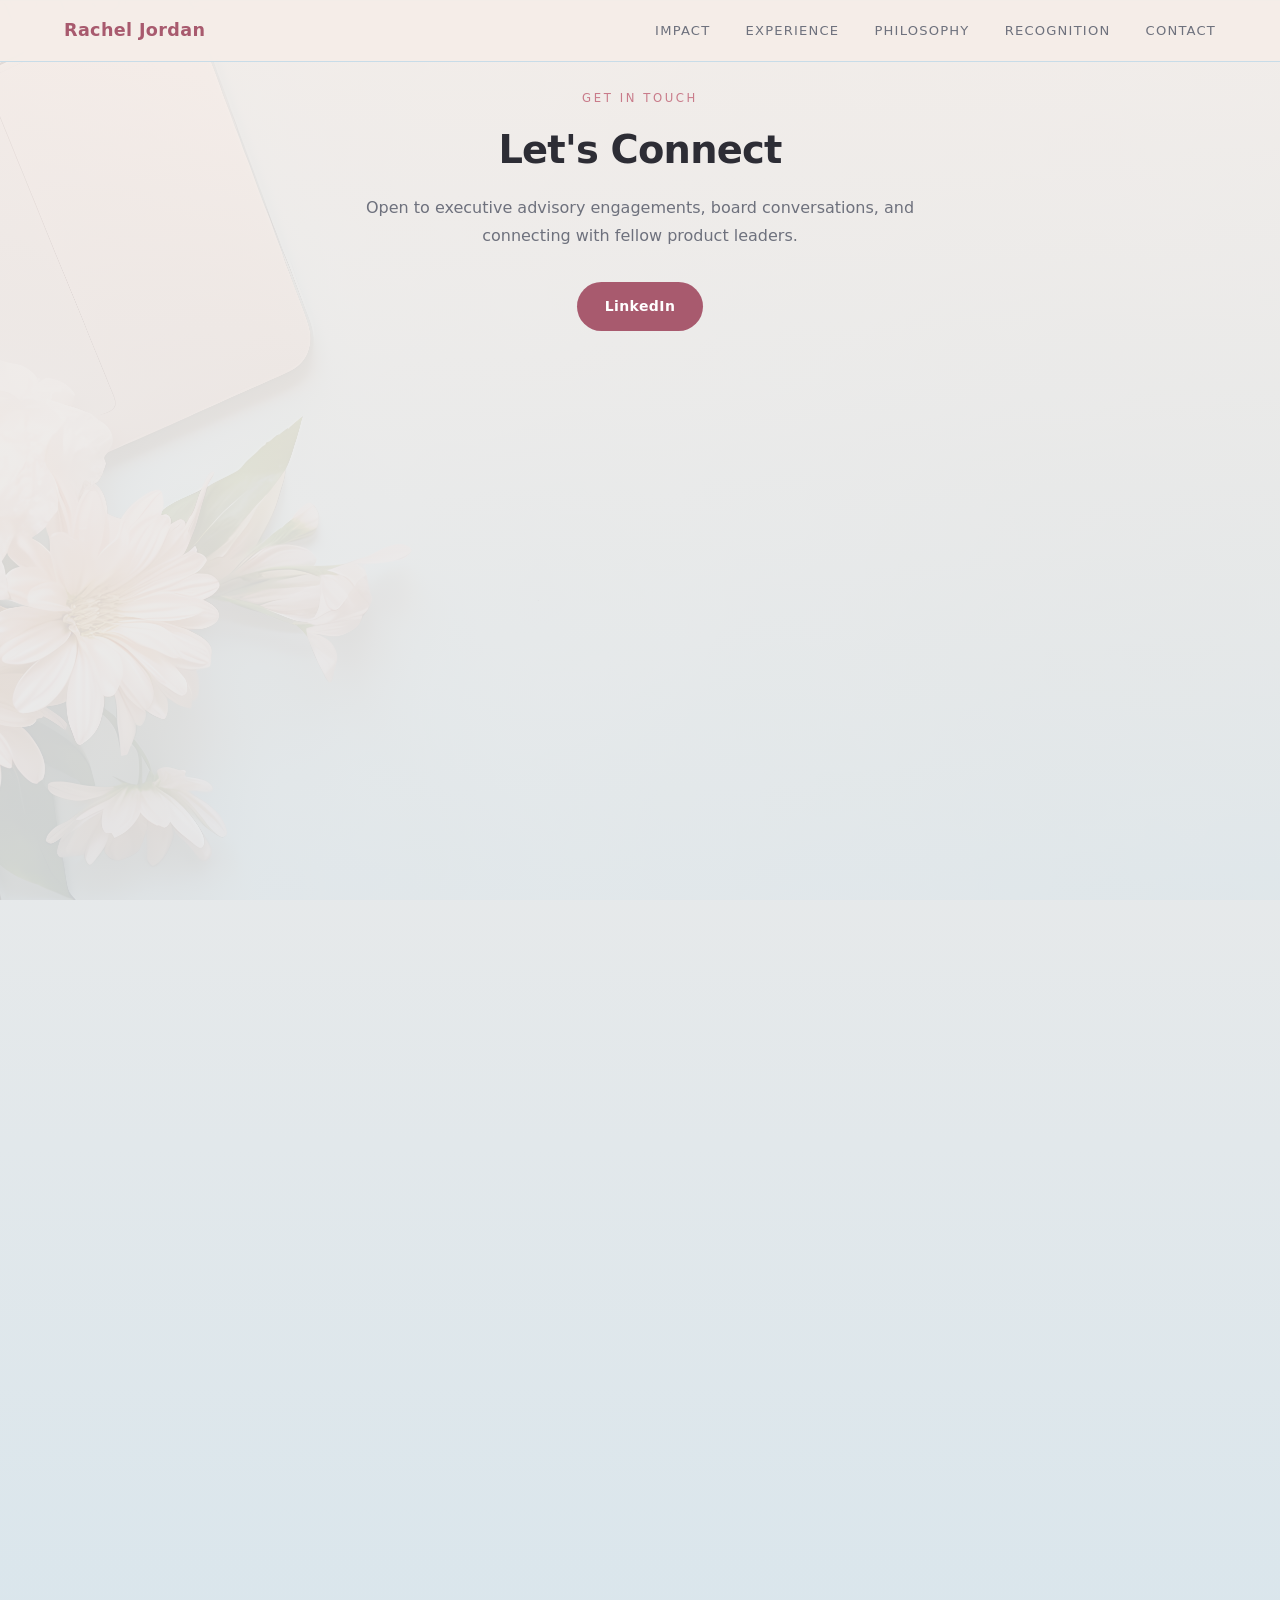
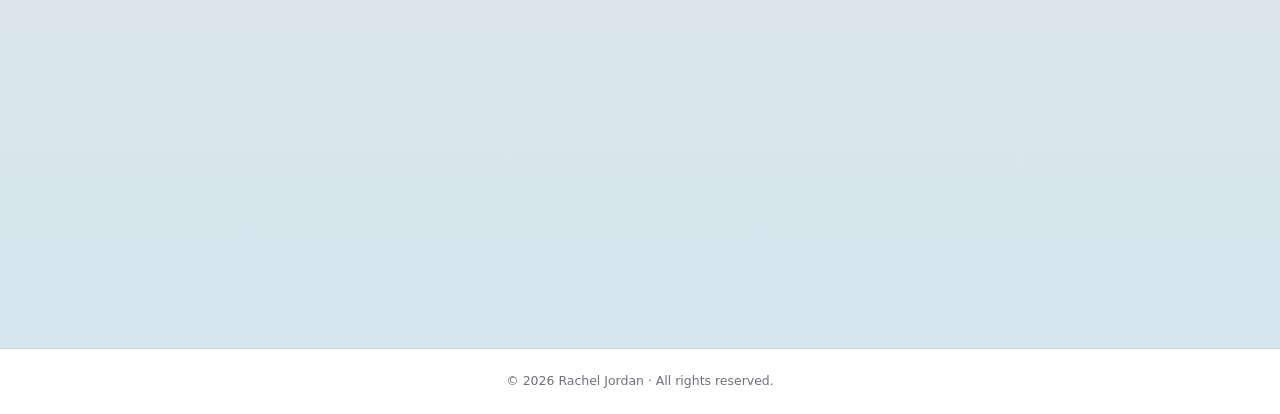
==== contact.html @ 7d7d49f4 "Updated contact form" ====
<!DOCTYPE html>
<html lang="en">
<head>
  <meta charset="UTF-8" />
  <meta name="viewport" content="width=device-width, initial-scale=1.0"/>
  <title>Contact — Rachel Jordan</title>
  <link rel="stylesheet" href="styles.css" />
</head>
<body>

<!-- NAV -->
<nav>
  <a class="nav-brand" href="rachel-jordan-portfolio.html">Rachel Jordan</a>
  <ul class="nav-links">
    <li><a href="rachel-jordan-portfolio.html#impact">Impact</a></li>
    <li><a href="rachel-jordan-portfolio.html#experience">Experience</a></li>
    <li><a href="rachel-jordan-portfolio.html#philosophy">Philosophy</a></li>
    <li><a href="rachel-jordan-portfolio.html#recognition">Recognition</a></li>
    <li><a href="contact.html">Contact</a></li>
  </ul>
</nav>

<!-- CONTACT -->
<section id="contact">
  <div class="section-inner">
    <div class="section-label">Get in Touch</div>
    <h2>Let's Connect</h2>
    <p class="section-intro" style="margin:0.5rem auto 0; text-align:center;">Open to executive advisory engagements, board conversations, and connecting with fellow product leaders.</p>

    <div class="contact-links">
      <a class="btn btn-primary" href="https://www.linkedin.com/in/rachel-jordan" target="_blank">LinkedIn</a>
    </div>

    <div class="google-form-wrapper">
      <iframe src="https://docs.google.com/forms/d/e/1FAIpQLSfQ8lFpbX9VRiJlPbRMMH28Za8bvROLXgCgTYeFJWwAFlNfnw/viewform?embedded=true" width="640" height="1489" frameborder="0" marginheight="0" marginwidth="0">Loading…</iframe>
    </div>
  </div>
</section>


<footer>
  &copy; 2026 Rachel Jordan · All rights reserved.
</footer>

</body>
</html>
---- styles.css ----
*, *::before, *::after { box-sizing: border-box; margin: 0; padding: 0; }

:root {
  --sky:       #cfe3ee;
  --sky-mid:   #a8c9de;
  --sky-deep:  #7aaec8;
  --blush:     #f5cdb8;
  --blush-mid: #e8a88e;
  --rose:      #c97b8a;
  --rose-deep: #a85a6e;
  --cream:     #f5ede8;
  --white:     #ffffff;
  --text:      #2d2d35;
  --muted:     #6e717d;
  --border:    #c8dce8;
  --gold:      #c9a06a;
  --leaf:      #7a9e7e;
  --sans: 'Georgia', 'Segoe UI', system-ui, serif;
  --body: 'Segoe UI', system-ui, -apple-system, sans-serif;
}

html { scroll-behavior: smooth; }

body {
  background: var(--cream);
  color: var(--text);
  font-family: var(--body);
  font-size: 16px;
  line-height: 1.65;
}

/* ── NAV ── */
nav {
  position: fixed;
  top: 0; left: 0; right: 0;
  z-index: 100;
  display: flex;
  justify-content: space-between;
  align-items: center;
  padding: 1rem 4rem;
  background: rgba(245,237,232,0.94);
  backdrop-filter: blur(12px);
  border-bottom: 1px solid var(--border);
}

.nav-brand {
  font-family: var(--sans);
  font-size: 1.1rem;
  font-weight: 700;
  letter-spacing: 0.02em;
  color: var(--rose-deep);
  text-decoration: none;
}

.nav-links {
  display: flex;
  gap: 2.2rem;
  list-style: none;
}

.nav-links a {
  color: var(--muted);
  text-decoration: none;
  font-size: 0.82rem;
  letter-spacing: 0.09em;
  text-transform: uppercase;
  transition: color 0.2s;
}

.nav-links a:hover { color: var(--rose); }

/* ── HERO ── */
#hero {
  min-height: 100vh;
  display: flex;
  align-items: center;
  padding: 7rem 4rem 4rem;
  background:
    linear-gradient(to right, rgba(255,255,255,0.72) 0%, rgba(255,255,255,0.55) 55%, rgba(255,255,255,0.15) 100%),
    url('images/Table Flat Lay Mockup Bundle-85.png') center/cover no-repeat;
  position: relative;
  overflow: hidden;
}

.petal { display: none; }

.hero-inner {
  max-width: 1100px;
  margin: 0 auto;
  display: grid;
  grid-template-columns: 1fr 420px;
  gap: 4rem;
  align-items: center;
  position: relative;
  z-index: 1;
  width: 100%;
}

.hero-eyebrow {
  font-size: 0.78rem;
  letter-spacing: 0.2em;
  text-transform: uppercase;
  color: var(--rose);
  margin-bottom: 1rem;
  display: flex;
  align-items: center;
  gap: 0.75rem;
}

.hero-eyebrow::before {
  content: '';
  display: inline-block;
  width: 30px; height: 2px;
  background: var(--rose);
  border-radius: 2px;
}

h1 {
  font-family: var(--sans);
  font-size: clamp(2.8rem, 5.5vw, 4.8rem);
  font-weight: 700;
  line-height: 1.08;
  letter-spacing: -0.02em;
  margin-bottom: 1.3rem;
  color: var(--text);
}

h1 span { color: var(--rose-deep); }

.hero-tagline {
  font-size: 1.05rem;
  color: var(--muted);
  max-width: 560px;
  margin-bottom: 2.2rem;
  line-height: 1.75;
}

.hero-cta {
  display: flex;
  gap: 1rem;
  flex-wrap: wrap;
}

.btn {
  display: inline-flex;
  align-items: center;
  gap: 0.5rem;
  padding: 0.8rem 1.7rem;
  border-radius: 50px;
  font-size: 0.875rem;
  font-weight: 600;
  text-decoration: none;
  letter-spacing: 0.03em;
  transition: all 0.22s;
  cursor: pointer;
  border: none;
}

.btn-primary {
  background: var(--rose-deep);
  color: #fff;
}

.btn-primary:hover {
  background: var(--rose);
  transform: translateY(-2px);
  box-shadow: 0 8px 24px rgba(168,90,110,0.25);
}

.btn-outline {
  background: transparent;
  color: var(--rose-deep);
  border: 2px solid var(--rose-deep);
}

.btn-outline:hover {
  background: var(--rose-deep);
  color: #fff;
  transform: translateY(-2px);
}

/* Headshot */
.hero-photo {
  position: relative;
  display: flex;
  justify-content: center;
}

.hero-photo::after { display: none; }

.hero-photo::before {
  content: '';
  position: absolute;
  bottom: 0;
  right: 3px;
  width: 387px;
  height: 390px;
  border-bottom: 2px solid var(--rose-deep);
  border-right: 2px solid var(--rose-deep);
  border-radius: 0 0 10px 0;
  z-index: 3;
  pointer-events: none;
  opacity: 0.6;
}

.hero-photo img {
  width: 340px;
  height: 450px;
  object-fit: cover;
  object-position: center top;
  position: relative;
  z-index: 2;
}

.photo-placeholder {
  width: 380px;
  height: 500px;
  border-radius: 50% 40% 50% 40% / 40% 50% 40% 50%;
  background: linear-gradient(135deg, var(--sky) 0%, var(--blush) 100%);
  display: flex;
  flex-direction: column;
  align-items: center;
  justify-content: center;
  color: var(--muted);
  font-size: 0.85rem;
  text-align: center;
  position: relative;
  z-index: 2;
  box-shadow: 0 20px 60px rgba(168,90,110,0.18);
  gap: 0.5rem;
}

.photo-placeholder span { font-size: 2.5rem; }

/* ── SECTIONS ── */
section { padding: 5.5rem 4rem; }
.section-inner { max-width: 1000px; margin: 0 auto; }

.section-label {
  font-size: 0.73rem;
  letter-spacing: 0.22em;
  text-transform: uppercase;
  color: var(--rose);
  margin-bottom: 0.6rem;
  display: flex;
  align-items: center;
  gap: 0.6rem;
}

.section-label::before {
  content: '';
  display: inline-block;
  width: 20px; height: 2px;
  background: var(--rose);
  border-radius: 2px;
}

h2 {
  font-family: var(--sans);
  font-size: clamp(1.7rem, 3vw, 2.5rem);
  font-weight: 700;
  letter-spacing: -0.02em;
  color: var(--text);
  margin-bottom: 0.8rem;
}

.section-intro {
  color: var(--muted);
  font-size: 1rem;
  margin-bottom: 3rem;
  line-height: 1.75;
}

/* ── IMPACT ── */
#impact {
  background:
    linear-gradient(135deg, rgba(207,227,238,0.6) 0%, rgba(245,205,184,0.25) 100%),
    url('images/Table Flat Lay Mockup Bundle-85.png') center top/cover no-repeat fixed;
}

.stories-divider {
  margin: 4rem 0 3rem;
  border: none;
  border-top: 1px solid var(--border);
}

.stories-label { margin-top: 0; }

.stories-heading {
  font-family: var(--sans);
  font-size: clamp(1.4rem, 2.5vw, 2rem);
  font-weight: 700;
  letter-spacing: -0.02em;
  color: var(--text);
  margin-bottom: 0.8rem;
}

.stories-grid {
  display: grid;
  grid-template-columns: repeat(auto-fit, minmax(280px, 1fr));
  gap: 1.5rem;
}

.story-card {
  background: var(--white);
  border: 1px solid var(--border);
  border-radius: 16px;
  padding: 1.8rem 1.8rem 1.5rem;
  display: flex;
  flex-direction: column;
  gap: 0.65rem;
  transition: transform 0.2s, box-shadow 0.2s, border-color 0.2s;
  box-shadow: 0 2px 8px rgba(0,0,0,0.04);
}

.story-card:hover {
  transform: translateY(-3px);
  box-shadow: 0 12px 30px rgba(168,90,110,0.1);
  border-color: var(--blush-mid);
}

.story-context {
  font-size: 0.72rem;
  letter-spacing: 0.14em;
  text-transform: uppercase;
  color: var(--gold);
  font-weight: 700;
}

.story-title {
  font-family: var(--sans);
  font-size: 1.05rem;
  font-weight: 700;
  color: var(--text);
  line-height: 1.3;
}

.story-text {
  font-size: 0.9rem;
  color: var(--muted);
  line-height: 1.7;
  flex: 1;
}

.story-result {
  font-size: 0.8rem;
  font-weight: 600;
  color: var(--rose-deep);
  padding-top: 0.5rem;
  border-top: 1px solid var(--border);
  margin-top: 0.25rem;
}

.metrics-grid {
  display: grid;
  grid-template-columns: repeat(auto-fit, minmax(190px, 1fr));
  gap: 1.25rem;
}

.metric-card {
  background: var(--white);
  border: 1px solid var(--border);
  border-radius: 16px;
  padding: 1.8rem 1.4rem;
  text-align: center;
  transition: transform 0.2s, box-shadow 0.2s, border-color 0.2s;
  box-shadow: 0 2px 8px rgba(0,0,0,0.04);
}

.metric-card:hover {
  transform: translateY(-4px);
  box-shadow: 0 12px 30px rgba(168,90,110,0.12);
  border-color: var(--blush-mid);
}

.metric-number {
  font-family: var(--sans);
  font-size: 2.3rem;
  font-weight: 700;
  color: var(--rose-deep);
  letter-spacing: -0.03em;
  line-height: 1;
  margin-bottom: 0.4rem;
}

.metric-label {
  font-size: 0.82rem;
  color: var(--muted);
  line-height: 1.45;
}

/* ── EXPERIENCE ── */
#experience { background: var(--white); }

.timeline {
  position: relative;
  padding-left: 2rem;
}

.timeline::before {
  content: '';
  position: absolute;
  left: 0; top: 8px;
  width: 2px;
  height: calc(100% - 8px);
  background: linear-gradient(to bottom, var(--sky-mid), var(--blush));
}

.timeline-item {
  position: relative;
  margin-bottom: 2.8rem;
  padding-left: 1.5rem;
}

.timeline-item::before {
  content: '';
  position: absolute;
  left: -2.35rem;
  top: 8px;
  width: 11px; height: 11px;
  border-radius: 50%;
  background: var(--rose);
  border: 3px solid var(--white);
  box-shadow: 0 0 0 3px rgba(201,123,138,0.25);
}

.timeline-company {
  font-size: 0.72rem;
  letter-spacing: 0.16em;
  text-transform: uppercase;
  color: var(--gold);
  font-weight: 700;
  margin-bottom: 0.2rem;
}

.timeline-company a,
.timeline-role a {
  color: inherit;
  text-decoration: none;
  border-bottom: 1px solid transparent;
  transition: border-color 0.2s;
}

.timeline-company a:hover,
.timeline-role a:hover {
  border-color: currentColor;
}

.timeline-role {
  font-family: var(--sans);
  font-size: 1.15rem;
  font-weight: 700;
  color: var(--text);
  margin-bottom: 0.15rem;
}

.timeline-period {
  font-size: 0.8rem;
  color: var(--muted);
  margin-bottom: 0.8rem;
}

.timeline-details {
  color: var(--muted);
  font-size: 0.93rem;
  list-style: none;
}

.timeline-details li {
  margin-bottom: 0.4rem;
  padding-left: 1.1rem;
  position: relative;
  line-height: 1.55;
}

.timeline-details li::before {
  content: '✦';
  position: absolute;
  left: 0;
  color: var(--blush-mid);
  font-size: 0.55rem;
  top: 0.35rem;
}

.highlight { color: var(--rose-deep); font-weight: 600; }

/* ── PHILOSOPHY ── */
#philosophy {
  background:
    linear-gradient(160deg, rgba(245,237,232,0.97) 0%, rgba(207,227,238,0.5) 100%),
    url('images/Table Flat Lay Mockup Bundle-85.png') center/cover no-repeat fixed;
}

.philosophy-grid {
  display: grid;
  grid-template-columns: repeat(auto-fit, minmax(275px, 1fr));
  gap: 1.25rem;
}

.philosophy-card {
  background: var(--white);
  border: 1px solid var(--border);
  border-radius: 16px;
  padding: 1.8rem;
  transition: transform 0.2s, box-shadow 0.2s, border-color 0.2s;
  box-shadow: 0 2px 8px rgba(0,0,0,0.04);
}

.philosophy-card:hover {
  transform: translateY(-3px);
  box-shadow: 0 12px 30px rgba(168,90,110,0.1);
  border-color: var(--blush-mid);
}

.philosophy-icon {
  width: 2rem;
  height: 2rem;
  color: var(--rose-deep);
  margin-bottom: 0.9rem;
}

.philosophy-icon svg {
  width: 100%;
  height: 100%;
  display: block;
}

.philosophy-title {
  font-family: var(--sans);
  font-size: 1rem;
  font-weight: 700;
  color: var(--text);
  margin-bottom: 0.5rem;
}

.philosophy-text {
  font-size: 0.9rem;
  color: var(--muted);
  line-height: 1.65;
}

.philosophy-note {
  font-size: 0.75rem;
  color: var(--rose);
  margin-top: 0.9rem;
  padding-top: 0.75rem;
  border-top: 1px solid var(--border);
  font-style: italic;
}

/* ── RECOGNITION ── */
#recognition { background: linear-gradient(135deg, #ffffff 0%, rgba(207,227,238,0.2) 100%); }

.recognition-grid {
  display: grid;
  grid-template-columns: repeat(auto-fit, minmax(290px, 1fr));
  gap: 1.1rem;
}

.recognition-card {
  background: var(--cream);
  border: 1px solid var(--border);
  border-radius: 14px;
  padding: 1.4rem;
  display: flex;
  gap: 1rem;
  align-items: flex-start;
  transition: transform 0.2s, box-shadow 0.2s, border-color 0.2s;
}

.recognition-card:hover {
  transform: translateY(-2px);
  box-shadow: 0 8px 24px rgba(201,160,106,0.15);
  border-color: var(--gold);
}

.recognition-year {
  font-size: 0.75rem;
  font-weight: 700;
  color: var(--gold);
  letter-spacing: 0.1em;
  white-space: nowrap;
  padding-top: 0.1rem;
}

.recognition-title {
  font-size: 0.93rem;
  font-weight: 600;
  color: var(--text);
  margin-bottom: 0.2rem;
}

.recognition-desc {
  font-size: 0.83rem;
  color: var(--muted);
}

/* ── EDUCATION ── */
#education {
  background:
    linear-gradient(135deg, rgba(207,227,238,0.55) 0%, rgba(245,205,184,0.3) 100%),
    url('images/Table Flat Lay Mockup Bundle-85.png') center/cover no-repeat fixed;
}

.edu-grid {
  display: grid;
  grid-template-columns: repeat(auto-fit, minmax(240px, 1fr));
  gap: 1.1rem;
}

.edu-card {
  background: var(--white);
  border: 1px solid var(--border);
  border-radius: 14px;
  padding: 1.5rem;
  transition: transform 0.2s, border-color 0.2s;
  box-shadow: 0 2px 8px rgba(0,0,0,0.04);
}

.edu-card:hover {
  transform: translateY(-2px);
  border-color: var(--sky-deep);
}

.edu-degree {
  font-family: var(--sans);
  font-size: 0.98rem;
  font-weight: 700;
  color: var(--text);
  margin-bottom: 0.25rem;
}

.edu-school {
  font-size: 0.83rem;
  color: var(--muted);
}

/* ── CONTACT ── */
#contact {
  background:
    linear-gradient(to bottom, rgba(245,237,232,0.92) 0%, rgba(207,227,238,0.85) 100%),
    url('images/Table Flat Lay Mockup Bundle-85.png') center/cover no-repeat fixed;
  text-align: center;
  border-top: 1px solid var(--border);
}

#contact .section-inner { max-width: 580px; }
#contact .section-label { justify-content: center; }
#contact .section-label::before { display: none; }

.contact-links {
  display: flex;
  justify-content: center;
  gap: 1rem;
  flex-wrap: wrap;
  margin-top: 2rem;
  margin-bottom: 2.5rem;
}

.google-form-wrapper {
  width: 100%;
  max-width: 640px;
  margin: 0 auto;
}

.google-form-wrapper iframe {
  width: 100%;
  border: none;
  display: block;
}

/* ── DIVIDER ── */
.petal-divider {
  text-align: center;
  font-size: 1.1rem;
  color: var(--blush-mid);
  letter-spacing: 0.5em;
  padding: 0.25rem 0;
}

/* ── FOOTER ── */
footer {
  padding: 1.4rem 4rem;
  text-align: center;
  font-size: 0.78rem;
  color: var(--muted);
  border-top: 1px solid var(--border);
  background: var(--white);
}

/* ── RESPONSIVE ── */
@media (max-width: 900px) {
  .hero-inner {
    grid-template-columns: 1fr;
    text-align: center;
  }
  .hero-photo { order: -1; }
  .hero-eyebrow { justify-content: center; }
  .hero-cta { justify-content: center; }
  .hero-tagline { margin-left: auto; margin-right: auto; }
}

@media (max-width: 768px) {
  nav { padding: 1rem 1.5rem; }
  .nav-links { gap: 1.2rem; }
  #hero, section { padding-left: 1.5rem; padding-right: 1.5rem; }
}
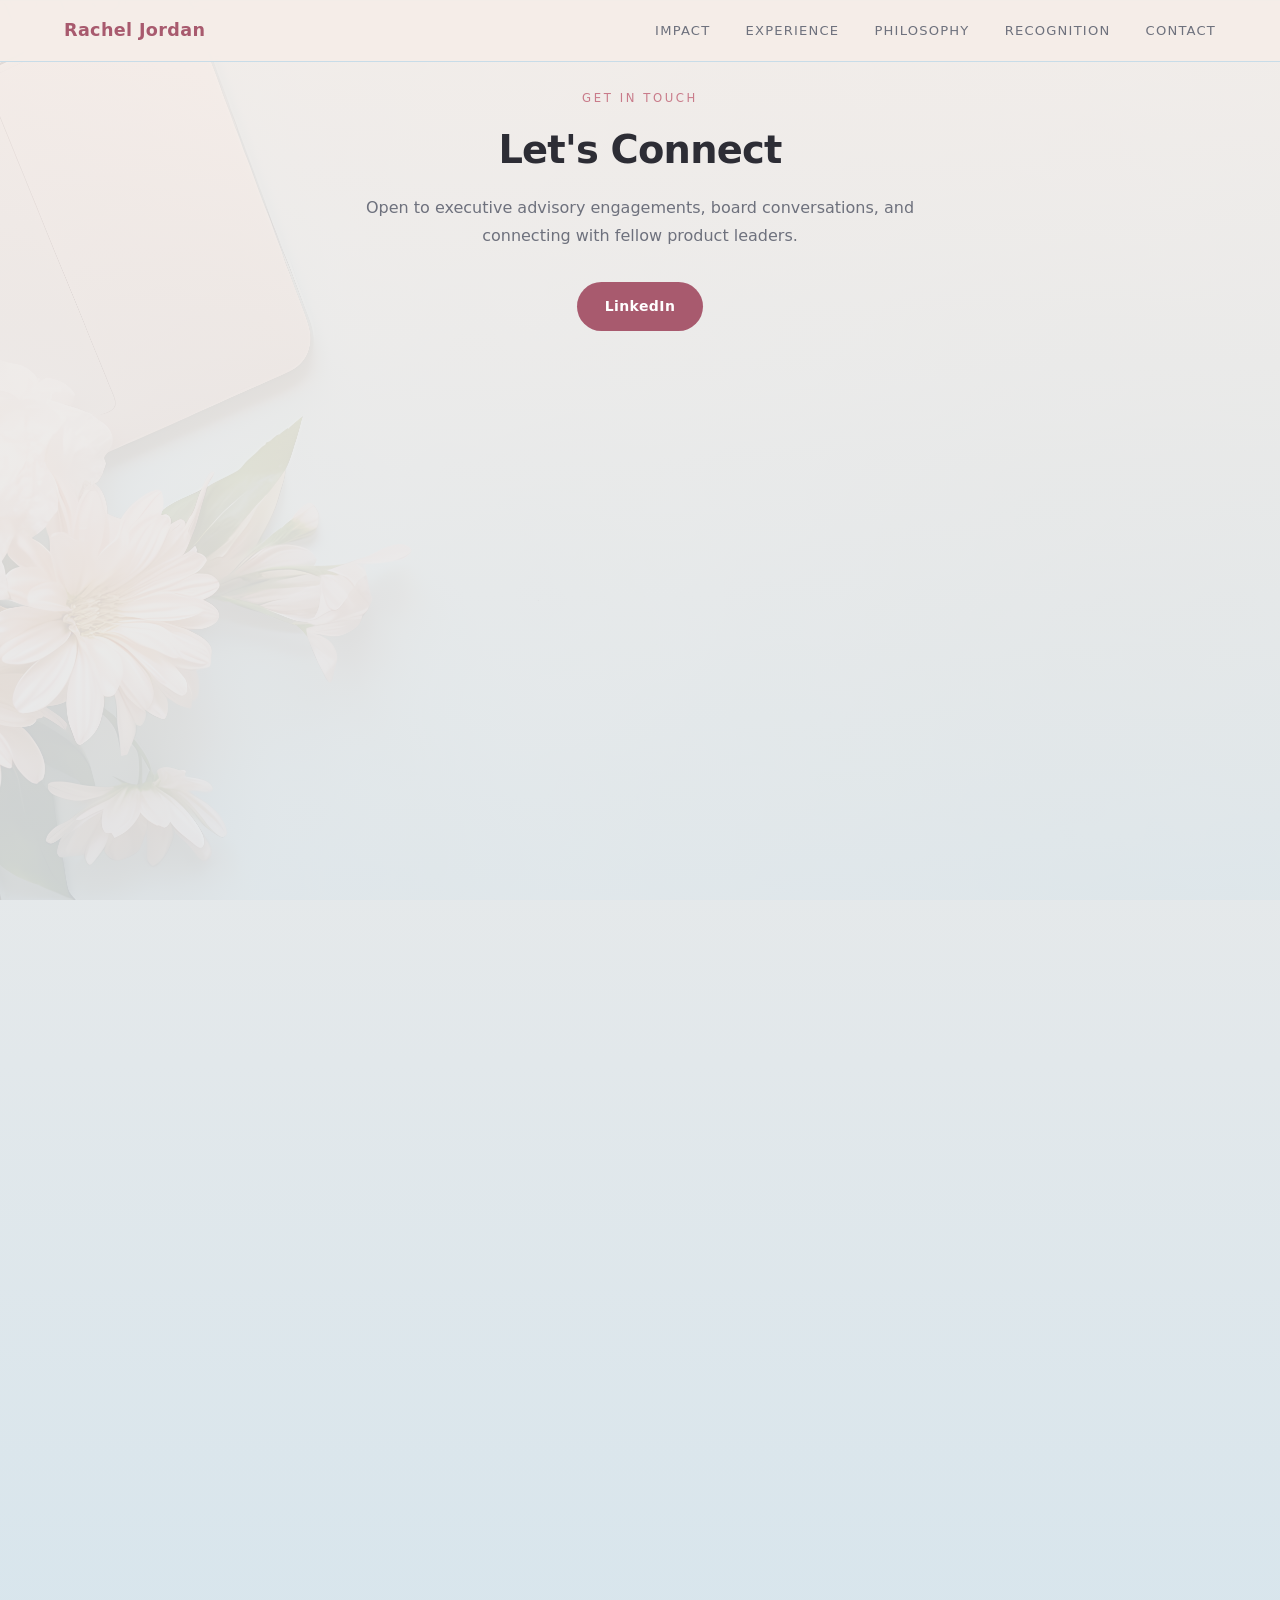
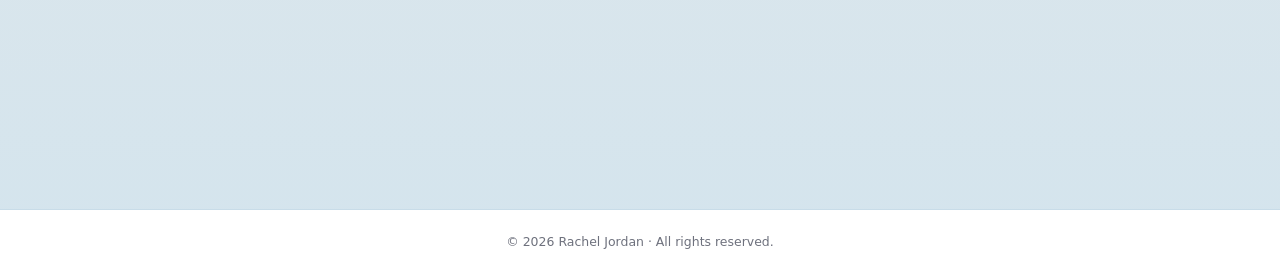
==== commit 2d72af71: "contact footer" ====
--- a/contact.html
+++ b/contact.html
@@ -12,10 +12,10 @@
 <nav>
   <a class="nav-brand" href="rachel-jordan-portfolio.html">Rachel Jordan</a>
   <ul class="nav-links">
-    <li><a href="rachel-jordan-portfolio.html#impact">Impact</a></li>
-    <li><a href="rachel-jordan-portfolio.html#experience">Experience</a></li>
-    <li><a href="rachel-jordan-portfolio.html#philosophy">Philosophy</a></li>
-    <li><a href="rachel-jordan-portfolio.html#recognition">Recognition</a></li>
+    <li><a href="index.html#impact">Impact</a></li>
+    <li><a href="index.html#experience">Experience</a></li>
+    <li><a href="index.html#philosophy">Philosophy</a></li>
+    <li><a href="index.html#recognition">Recognition</a></li>
     <li><a href="contact.html">Contact</a></li>
   </ul>
 </nav>
@@ -32,7 +32,7 @@
     </div>
 
     <div class="google-form-wrapper">
-      <iframe src="https://docs.google.com/forms/d/e/1FAIpQLSfQ8lFpbX9VRiJlPbRMMH28Za8bvROLXgCgTYeFJWwAFlNfnw/viewform?embedded=true" width="640" height="1489" frameborder="0" marginheight="0" marginwidth="0">Loading…</iframe>
+      <iframe src="https://docs.google.com/forms/d/e/1FAIpQLSfQ8lFpbX9VRiJlPbRMMH28Za8bvROLXgCgTYeFJWwAFlNfnw/viewform?embedded=true" width="640" height="1350" frameborder="0" marginheight="0" marginwidth="0">Loading…</iframe>
     </div>
   </div>
 </section>
--- a/styles.css
+++ b/styles.css
@@ -661,6 +661,8 @@
   width: 100%;
   max-width: 640px;
   margin: 0 auto;
+  overflow: hidden;
+  height: 1350px;
 }
 
 .google-form-wrapper iframe {
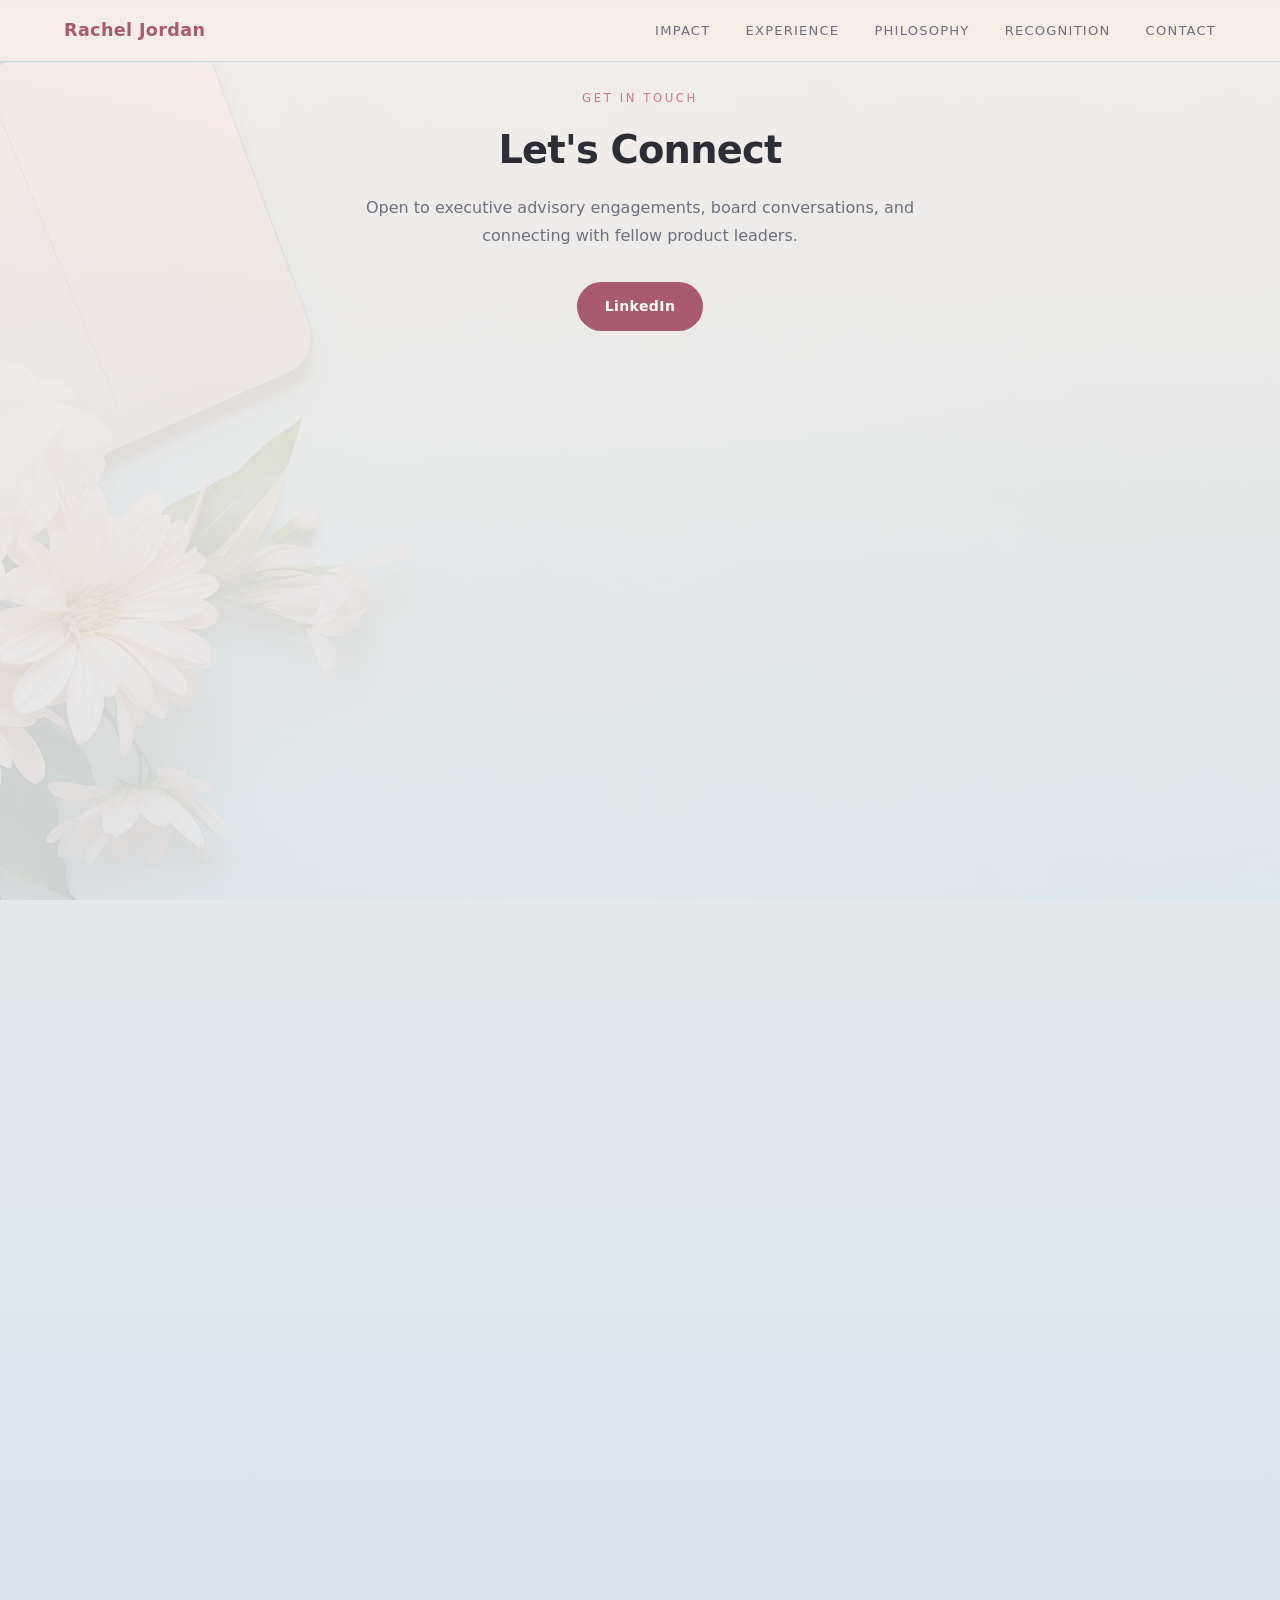
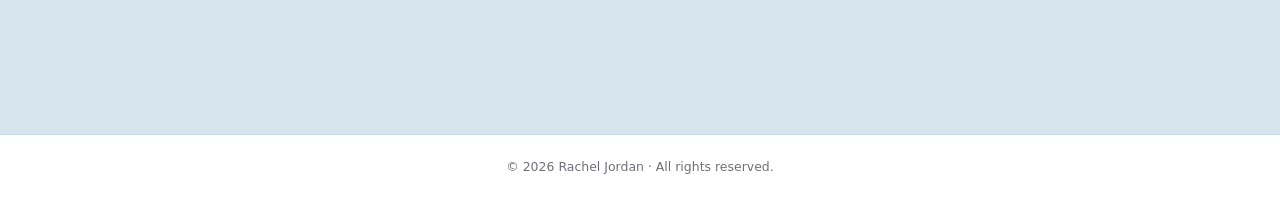
==== commit 6e3f8acf: "Updated Contact footer" ====
--- a/contact.html
+++ b/contact.html
@@ -32,7 +32,7 @@
     </div>
 
     <div class="google-form-wrapper">
-      <iframe src="https://docs.google.com/forms/d/e/1FAIpQLSfQ8lFpbX9VRiJlPbRMMH28Za8bvROLXgCgTYeFJWwAFlNfnw/viewform?embedded=true" width="640" height="1350" frameborder="0" marginheight="0" marginwidth="0">Loading…</iframe>
+      <iframe src="https://docs.google.com/forms/d/e/1FAIpQLSfQ8lFpbX9VRiJlPbRMMH28Za8bvROLXgCgTYeFJWwAFlNfnw/viewform?embedded=true" width="640" height="1275" frameborder="0" marginheight="0" marginwidth="0" scrolling="no">Loading…</iframe>
     </div>
   </div>
 </section>
--- a/styles.css
+++ b/styles.css
@@ -662,7 +662,7 @@
   max-width: 640px;
   margin: 0 auto;
   overflow: hidden;
-  height: 1350px;
+  height: 1275px;
 }
 
 .google-form-wrapper iframe {
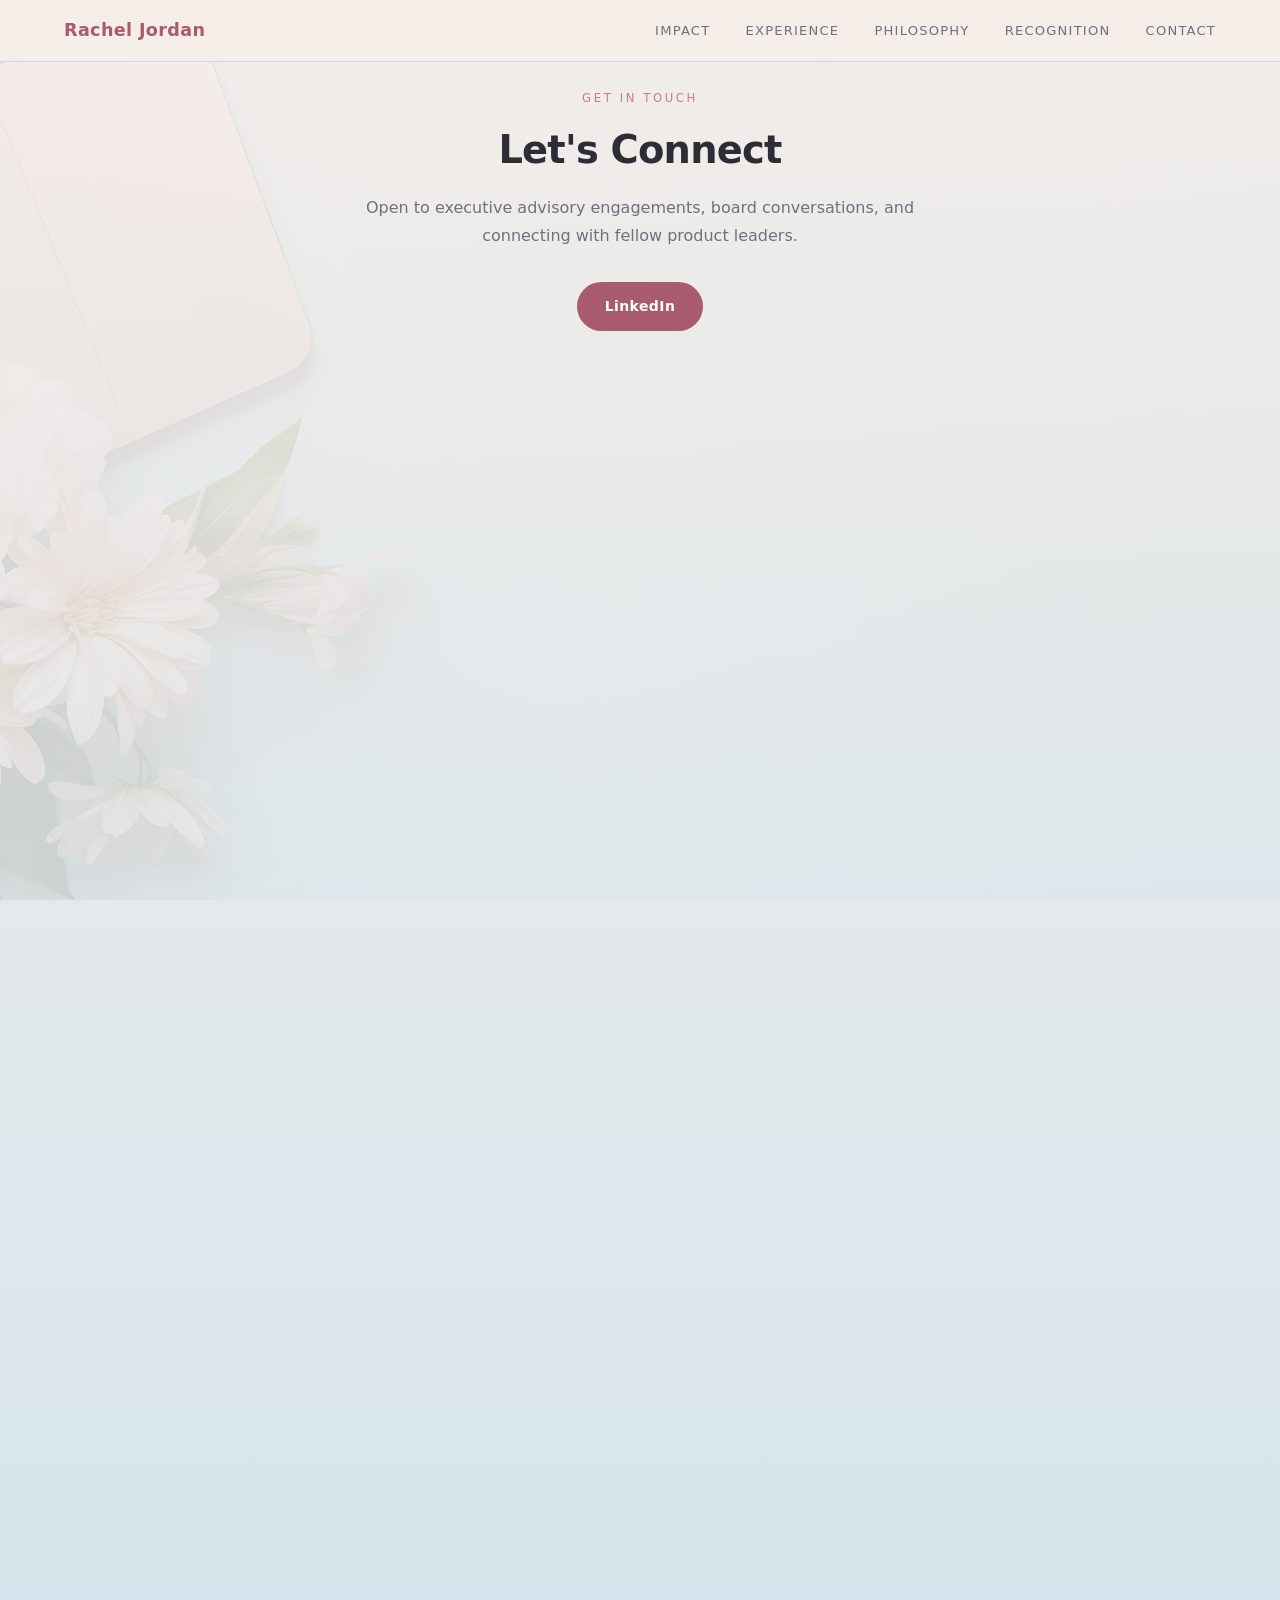
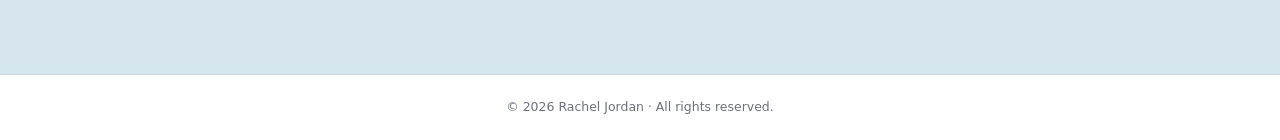
==== commit e55f4ec0: "updated footer again" ====
--- a/contact.html
+++ b/contact.html
@@ -32,7 +32,7 @@
     </div>
 
     <div class="google-form-wrapper">
-      <iframe src="https://docs.google.com/forms/d/e/1FAIpQLSfQ8lFpbX9VRiJlPbRMMH28Za8bvROLXgCgTYeFJWwAFlNfnw/viewform?embedded=true" width="640" height="1275" frameborder="0" marginheight="0" marginwidth="0" scrolling="no">Loading…</iframe>
+      <iframe src="https://docs.google.com/forms/d/e/1FAIpQLSfQ8lFpbX9VRiJlPbRMMH28Za8bvROLXgCgTYeFJWwAFlNfnw/viewform?embedded=true" width="640" height="1400" frameborder="0" marginheight="0" marginwidth="0" scrolling="no">Loading…</iframe>
     </div>
   </div>
 </section>
--- a/styles.css
+++ b/styles.css
@@ -662,7 +662,7 @@
   max-width: 640px;
   margin: 0 auto;
   overflow: hidden;
-  height: 1275px;
+  height: 1215px;
 }
 
 .google-form-wrapper iframe {
